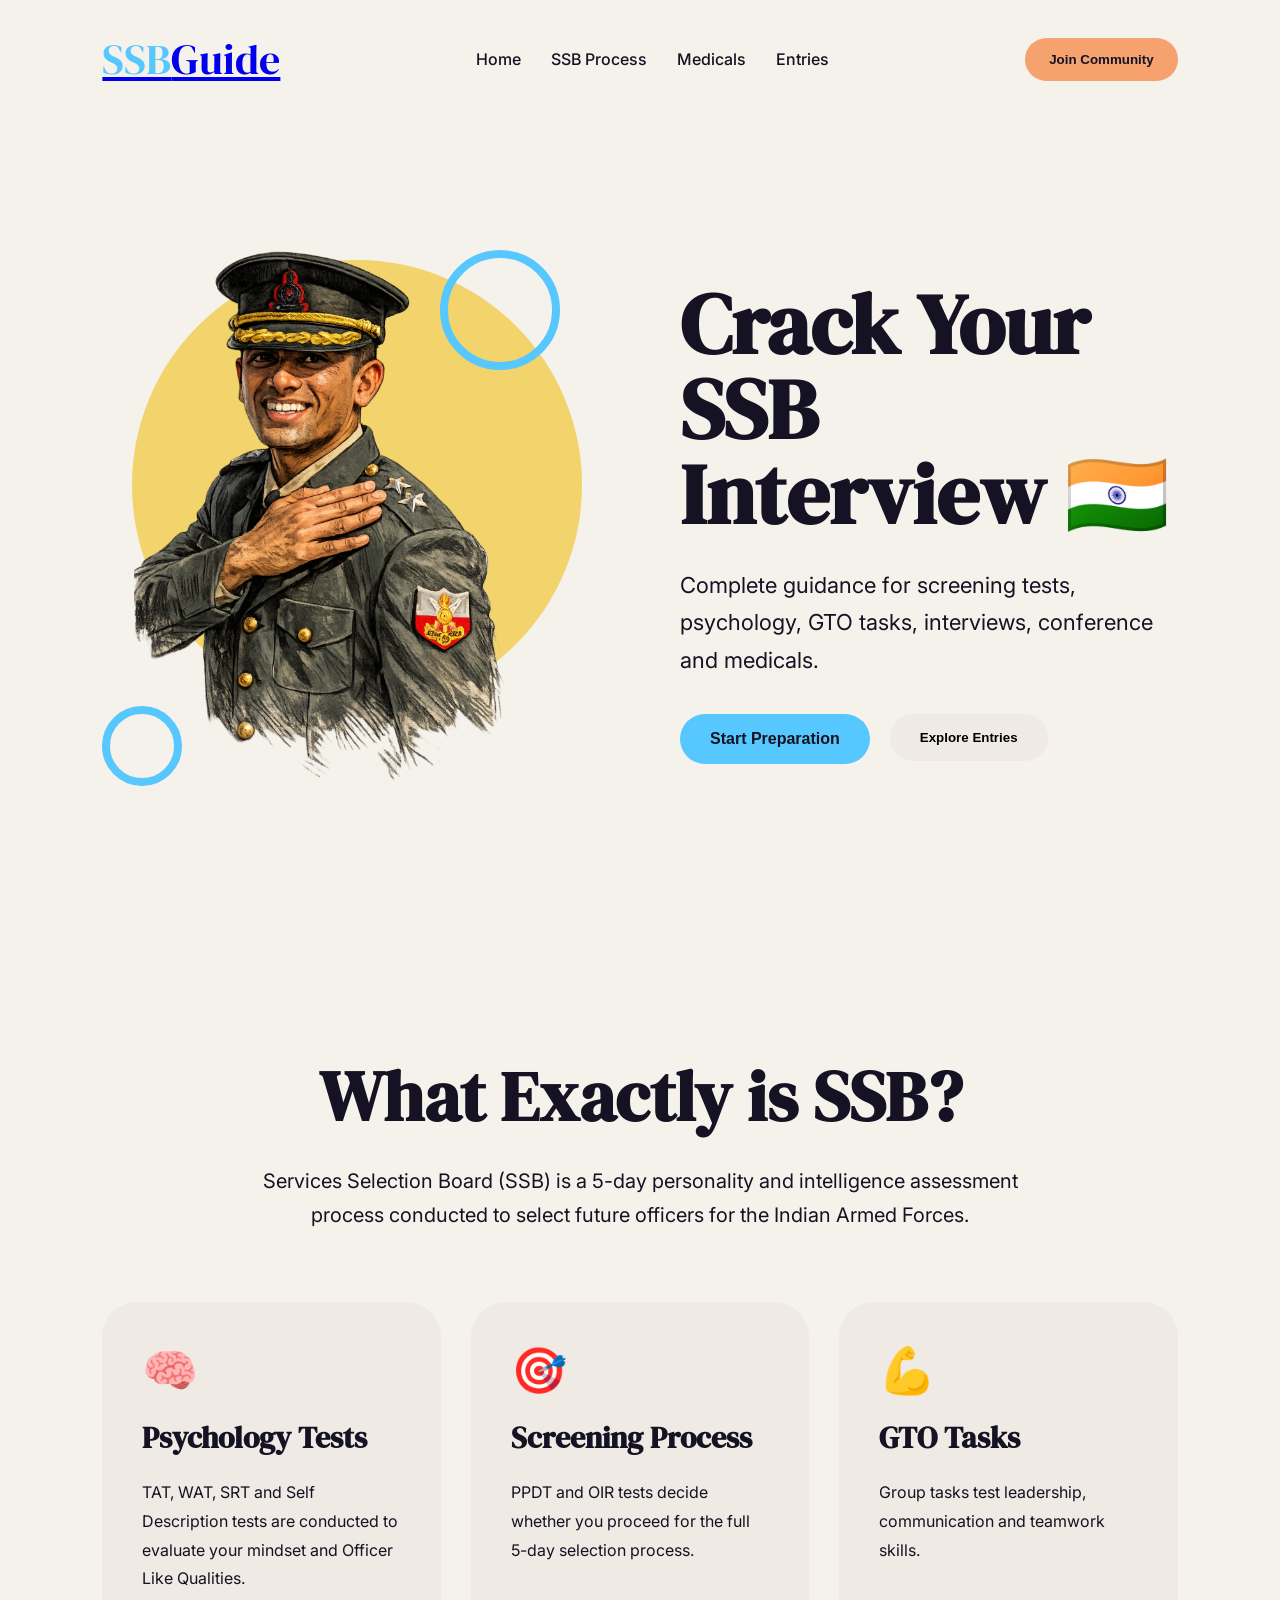
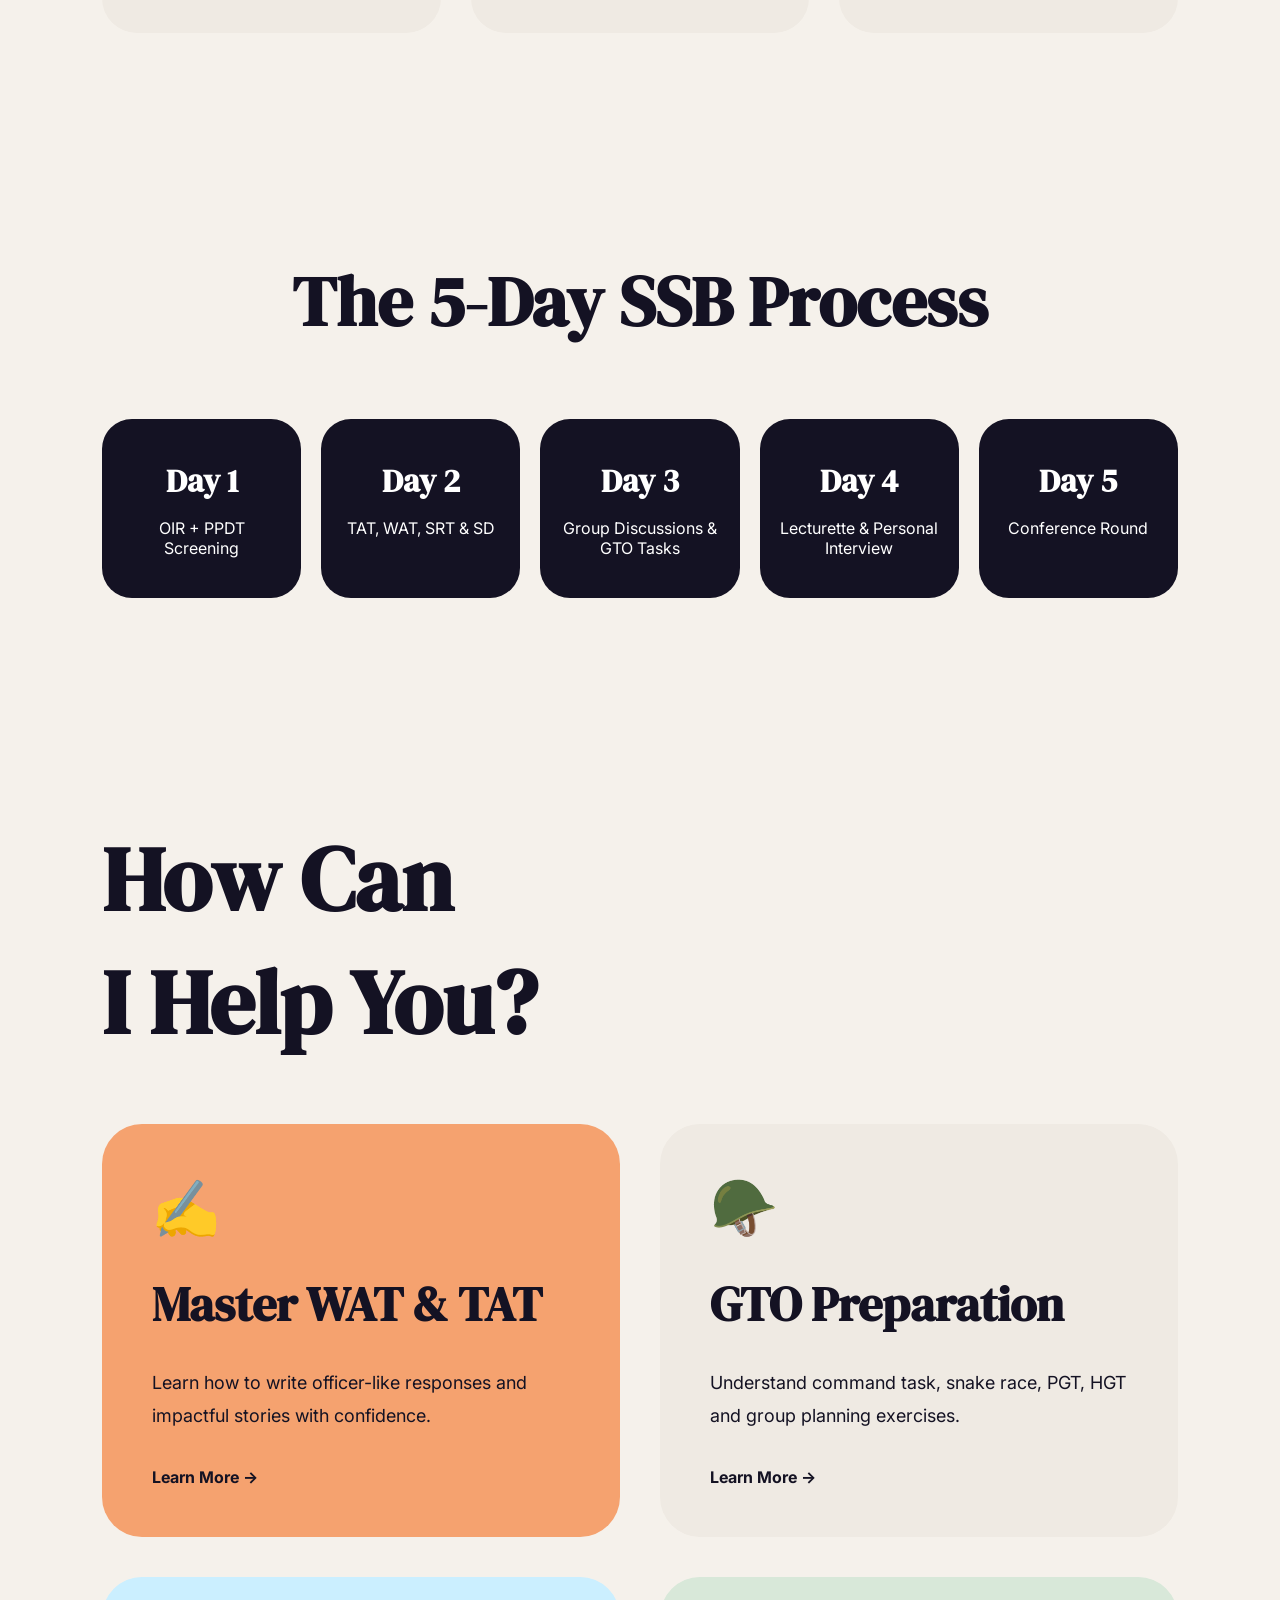
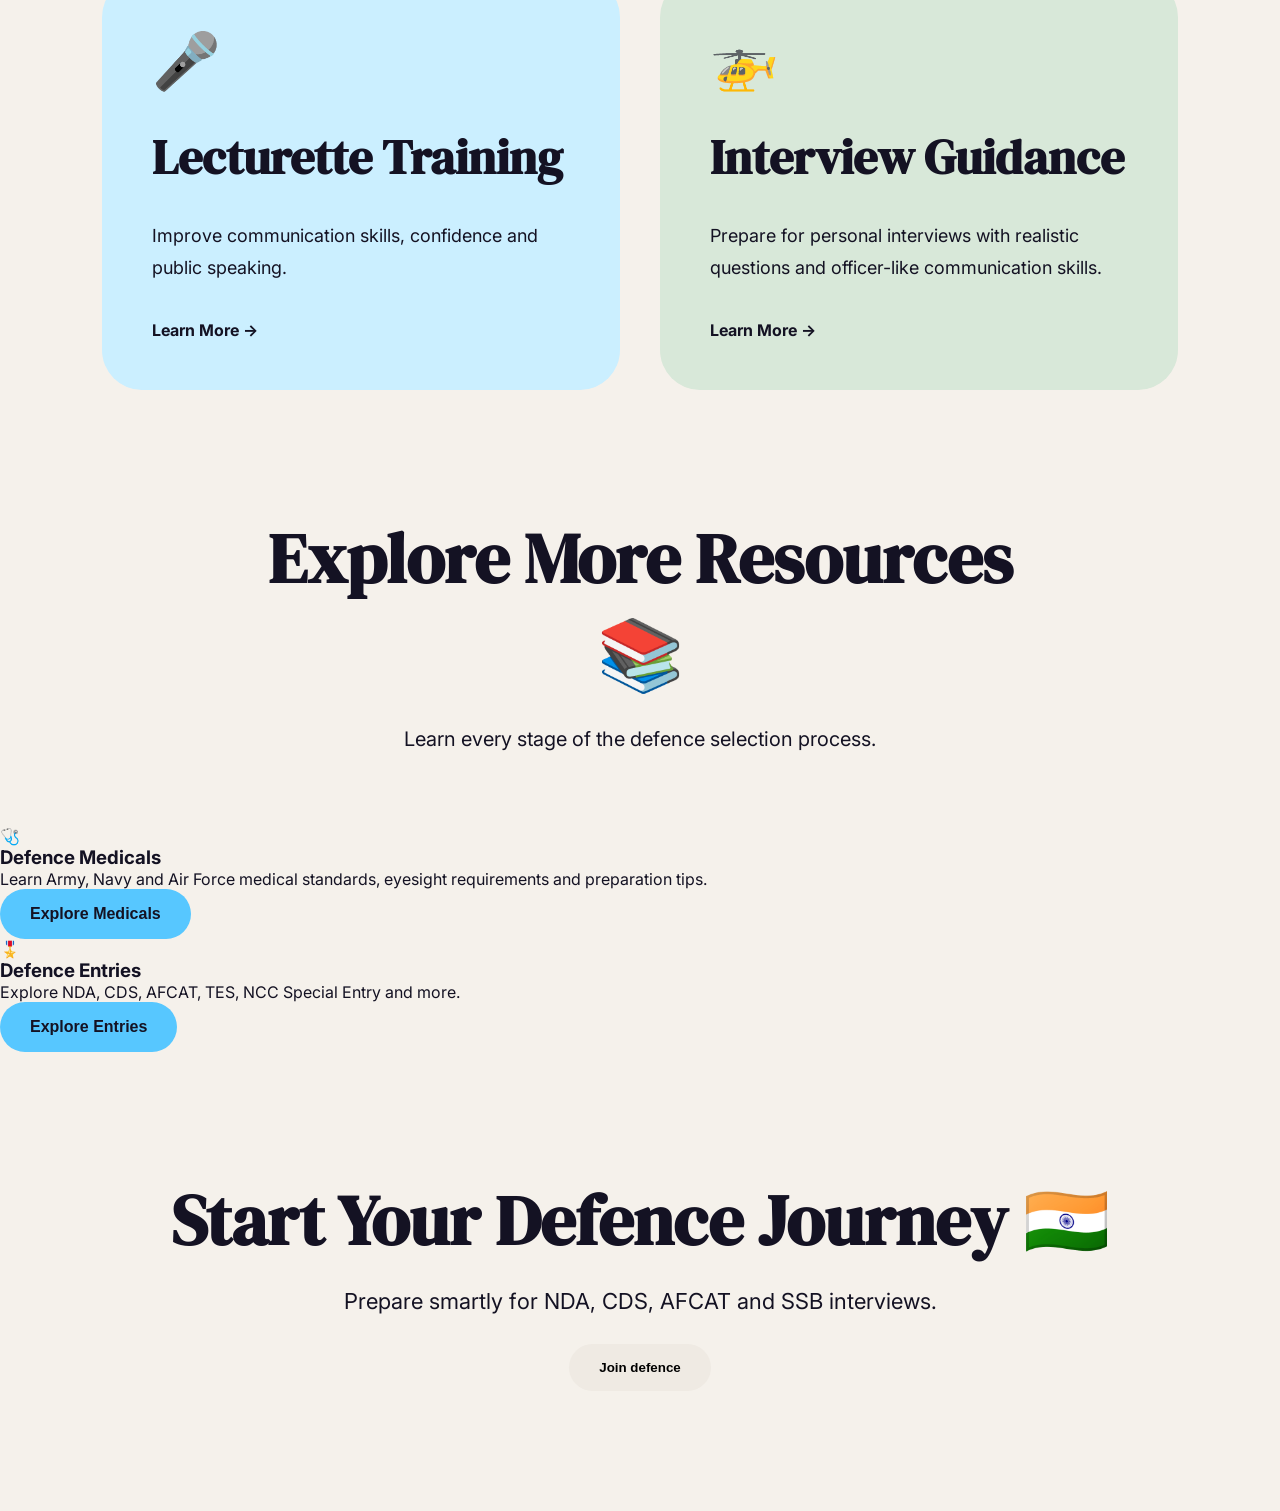
==== index.html @ 529ab6e0 "files added via uoloads files are uoploaded to git" ====
<!-- =========================================
UPDATED FILE: index.html
========================================= -->

<!DOCTYPE html>
<html lang="en">

<head>
  <meta charset="UTF-8" />
  <meta name="viewport" content="width=device-width, initial-scale=1.0" />

  <title>SSB Guide India</title>

  <!-- GOOGLE FONTS -->
  <link rel="preconnect" href="https://fonts.googleapis.com">
  <link rel="preconnect" href="https://fonts.gstatic.com" crossorigin>

  <link
    href="https://fonts.googleapis.com/css2?family=DM+Serif+Display&family=Inter:wght@300;400;500;600;700&display=swap"
    rel="stylesheet">

  <link rel="stylesheet" href="style.css" />
  <script src="script.js" defer></script>
</head>

<body>

  <!-- =========================================
  NAVBAR
  ========================================= -->

  <header class="navbar">

    <a href="index.html" class="logo-link">
      <div class="logo">
        <span>SSB</span>Guide
      </div>
    </a>

    <nav>

      <ul class="nav-links">

        <li>
          <a href="index.html">Home</a>
        </li>

        <li>
          <a href="#ssb-process">SSB Process</a>
        </li>


        <li>
          <a href="medicals.html">Medicals</a>
        </li>

        <li>
          <a href="entries.html">Entries</a>
        </li>

      </ul>

    </nav>

    <a href="#footer">
      <button class="join-btn">
        Join Community
      </button>
    </a>

  </header>

  <!-- =========================================
  HERO SECTION
  ========================================= -->

  <section class="hero">

    <div class="hero-left">

      <div class="circle-bg"></div>

      <img
        src="./assets/soldier-image.png"
        alt="cadet"
        class="hero-img">

      <div class="scribble scribble-1"></div>
      <div class="scribble scribble-2"></div>

    </div>

    <div class="hero-right">

      <h1>
        Crack Your <br>
        SSB Interview 🇮🇳
      </h1>

      <p>
        Complete guidance for screening tests,
        psychology, GTO tasks, interviews,
        conference and medicals.
      </p>

      <div class="hero-buttons">

        <a href="#ssb-process">
          <button class="primary-btn">
            Start Preparation
          </button>
        </a>

        <a href="entries.html">
          <button class="secondary-btn">
            Explore Entries
          </button>
        </a>

      </div>

    </div>

  </section>

  <!-- =========================================
  ABOUT SSB
  ========================================= -->

  <section class="about" id="ssb-process">

    <div class="section-title">

      <h2>
        What Exactly is SSB?
      </h2>

      <p>
        Services Selection Board (SSB) is a 5-day
        personality and intelligence assessment process
        conducted to select future officers for the
        Indian Armed Forces.
      </p>

    </div>

    <div class="about-grid">

      <div class="about-card">

        <span>🧠</span>

        <h3>
          Psychology Tests
        </h3>

        <p>
          TAT, WAT, SRT and Self Description tests
          are conducted to evaluate your mindset
          and Officer Like Qualities.
        </p>

      </div>

      <div class="about-card">

        <span>🎯</span>

        <h3>
          Screening Process
        </h3>

        <p>
          PPDT and OIR tests decide whether you
          proceed for the full 5-day selection process.
        </p>

      </div>

      <div class="about-card">

        <span>💪</span>

        <h3>
          GTO Tasks
        </h3>

        <p>
          Group tasks test leadership,
          communication and teamwork skills.
        </p>

      </div>

    </div>

  </section>

  <!-- =========================================
  5 DAY PROCESS
  ========================================= -->

  <section class="timeline-section">

    <div class="section-title">

      <h2>
        The 5-Day SSB Process
      </h2>

    </div>

    <div class="timeline">

      <div class="timeline-card">

        <h3>Day 1</h3>

        <p>
          OIR + PPDT Screening
        </p>

      </div>

      <div class="timeline-card">

        <h3>Day 2</h3>

        <p>
          TAT, WAT, SRT & SD
        </p>

      </div>

      <div class="timeline-card">

        <h3>Day 3</h3>

        <p>
          Group Discussions & GTO Tasks
        </p>

      </div>

      <div class="timeline-card">

        <h3>Day 4</h3>

        <p>
          Lecturette & Personal Interview
        </p>

      </div>

      <div class="timeline-card">

        <h3>Day 5</h3>

        <p>
          Conference Round
        </p>

      </div>

    </div>

  </section>

  <!-- =========================================
  PSYCHOLOGY + GTO SECTION
  ========================================= -->

  <section class="help" id="psychology">

    <div class="help-title">

      <h2>
        How Can <br>
        I Help You?
      </h2>

    </div>

    <div class="help-grid">

      <!-- WAT & TAT -->

      <div class="help-card orange">

        <div class="emoji">
          ✍️
        </div>

        <h3>
          Master WAT & TAT
        </h3>

        <p>
          Learn how to write officer-like responses
          and impactful stories with confidence.
        </p>

        <a href="#">
          Learn More →
        </a>

      </div>

      <!-- GTO -->

      <div class="help-card beige" id="gto">

        <div class="emoji">
          🪖
        </div>

        <h3>
          GTO Preparation
        </h3>

        <p>
          Understand command task,
          snake race, PGT, HGT and
          group planning exercises.
        </p>

        <a href="#">
          Learn More →
        </a>

      </div>

      <!-- LECTURETTE -->

      <div class="help-card blue">

        <div class="emoji">
          🎤
        </div>

        <h3>
          Lecturette Training
        </h3>

        <p>
          Improve communication skills,
          confidence and public speaking.
        </p>

        <a href="#">
          Learn More →
        </a>

      </div>

      <!-- INTERVIEW -->

      <div class="help-card green">

        <div class="emoji">
          🚁
        </div>

        <h3>
          Interview Guidance
        </h3>

        <p>
          Prepare for personal interviews
          with realistic questions and officer-like
          communication skills.
        </p>

        <a href="#">
          Learn More →
        </a>

      </div>

    </div>

  </section>

  <!-- =========================================
  EXTRA SECTIONS
  ========================================= -->

  <section class="extra-section">

    <div class="section-title">

      <h2>
        Explore More Resources 📚
      </h2>

      <p>
        Learn every stage of the defence selection process.
      </p>

    </div>

    <div class="resource-grid">

      <!-- MEDICALS -->

      <div class="resource-card">

        <div class="resource-icon">
          🩺
        </div>

        <h3>
          Defence Medicals
        </h3>

        <p>
          Learn Army, Navy and Air Force medical standards,
          eyesight requirements and preparation tips.
        </p>

        <a href="medicals.html">
          <button class="primary-btn">
            Explore Medicals
          </button>
        </a>

      </div>

      <!-- ENTRIES -->

      <div class="resource-card">

        <div class="resource-icon">
          🎖️
        </div>

        <h3>
          Defence Entries
        </h3>

        <p>
          Explore NDA, CDS, AFCAT,
          TES, NCC Special Entry and more.
        </p>

        <a href="entries.html">
          <button class="primary-btn">
            Explore Entries
          </button>
        </a>

      </div>

    </div>

  </section>

  <!-- =========================================
  FOOTER
  ========================================= -->

  <footer class="footer" id="footer">

    <h2>
      Start Your Defence Journey 🇮🇳
    </h2>

    <p>
      Prepare smartly for NDA,
      CDS, AFCAT and SSB interviews.
    </p>

<button class="secondary-btn" id="entriesBtn">
   Join defence
</button>

  </footer>

</body>

<script>

const entriesBtn =
document.getElementById("entriesBtn");

entriesBtn.onclick = () => {

    window.location.href =
      "entries.html" + window.location.search;

};

</script>

</html>
---- style.css ----
/* =========================
FILE: style.css
========================= */

*{
  margin:0;
  padding:0;
  box-sizing:border-box;
}

body{
  font-family:'Inter', sans-serif;
  background:#F5F1EB;
  color:#141223;
  overflow-x:hidden;
}

/* ================= NAVBAR ================= */

.navbar{
  width:100%;
  display:flex;
  justify-content:space-between;
  align-items:center;
  padding:30px 8%;
}

.logo{
  font-size:42px;
  font-family:'DM Serif Display', serif;
}

.logo span{
  color:#57C7FF;
}

.nav-links{
  display:flex;
  list-style:none;
  gap:30px;
}

.nav-links a{
  text-decoration:none;
  color:#141223;
  font-weight:500;
}

.join-btn{
  padding:14px 24px;
  border:none;
  border-radius:50px;
  background:#F5A26F;
  color:#141223;
  font-weight:600;
  cursor:pointer;
}

/* ================= HERO ================= */

.hero{
  min-height:90vh;
  display:flex;
  align-items:center;
  justify-content:space-between;
  padding:50px 8%;
  gap:80px;
}

.hero-left{
  position:relative;
  flex:1;
}

.circle-bg{
  width:450px;
  height:450px;
  background:#F3D36B;
  border-radius:50%;
  position:absolute;
  top:30px;
  left:30px;
}

.hero-img{
  width:420px;
  border-radius:40px;
  padding-left: 2rem;
  position:relative;
  z-index:2;
}

.scribble{
  position:absolute;
  border:8px solid #57C7FF;
  border-radius:50%;
}

.scribble-1{
  width:120px;
  height:120px;
  right:40px;
  top:20px;
}

.scribble-2{
  width:80px;
  height:80px;
  bottom:30px;
  left:0;
}

.hero-right{
  flex:1;
}

.hero-right h1{
  font-size:85px;
  line-height:1;
  font-family:'DM Serif Display', serif;
  margin-bottom:30px;
}

.hero-right p{
  font-size:22px;
  line-height:1.7;
  max-width:600px;
  margin-bottom:35px;
}

.hero-buttons{
  display:flex;
  gap:20px;
}

.primary-btn{
  padding:16px 30px;
  border:none;
  border-radius:50px;
  background:#57C7FF;
  color:#141223;
  font-weight:700;
  cursor:pointer;
  font-size:16px;
}

.secondary-btn{
  padding:16px 30px;
  border:none;
  border-radius:50px;
  background:#EFEAE3;
  font-weight:700;
  cursor:pointer;
}

/* ================= SECTION ================= */

.section-title{
  text-align:center;
  max-width:800px;
  margin:auto;
  margin-bottom:70px;
}

.section-title h2{
  font-size:70px;
  font-family:'DM Serif Display', serif;
  margin-bottom:20px;
}

.section-title p{
  font-size:20px;
  line-height:1.7;
}

/* ================= ABOUT ================= */

.about{
  padding:120px 8%;
}

.about-grid{
  display:grid;
  grid-template-columns:repeat(3,1fr);
  gap:30px;
}

.about-card{
  background:#EFEAE3;
  padding:40px;
  border-radius:35px;
  transition:0.3s;
}

.about-card:hover{
  transform:translateY(-10px);
}

.about-card span{
  font-size:45px;
}

.about-card h3{
  font-size:30px;
  margin:20px 0;
  font-family:'DM Serif Display', serif;
}

.about-card p{
  line-height:1.8;
}

/* ================= TIMELINE ================= */

.timeline-section{
  padding:100px 8%;
}

.timeline{
  display:grid;
  grid-template-columns:repeat(5,1fr);
  gap:20px;
}

.timeline-card{
  background:#141223;
  color:white;
  padding:40px 20px;
  border-radius:30px;
  text-align:center;
}

.timeline-card h3{
  font-size:32px;
  margin-bottom:15px;
  font-family:'DM Serif Display', serif;
}

/* ================= HELP ================= */

.help{
  padding:120px 8%;
}

.help-title h2{
  font-size:90px;
  font-family:'DM Serif Display', serif;
  margin-bottom:60px;
}

.help-grid{
  display:grid;
  grid-template-columns:repeat(2,1fr);
  gap:40px;
}

.help-card{
  padding:50px;
  border-radius:40px;
  transition:0.3s;
}

.help-card:hover{
  transform:translateY(-10px);
}

.orange{
  background:#F5A26F;
}

.beige{
  background:#EFEAE3;
}

.blue{
  background:#CBEFFF;
}

.green{
  background:#D8E8D9;
}

.emoji{
  font-size:55px;
}

.help-card h3{
  font-size:48px;
  margin:30px 0;
  font-family:'DM Serif Display', serif;
}

.help-card p{
  line-height:1.8;
  font-size:18px;
  margin-bottom:35px;
}

.help-card a{
  text-decoration:none;
  color:#141223;
  font-weight:700;
}

/* ================= FOOTER ================= */

.footer{
  padding:120px 8%;
  text-align:center;
}

.footer h2{
  font-size:70px;
  font-family:'DM Serif Display', serif;
  margin-bottom:20px;
}

.footer p{
  font-size:22px;
  margin-bottom:30px;
}

/* ================= RESPONSIVE ================= */

@media(max-width:1100px){

  .hero{
    flex-direction:column;
    text-align:center;
  }

  .hero-right h1{
    font-size:65px;
  }

  .about-grid{
    grid-template-columns:1fr;
  }

  .timeline{
    grid-template-columns:1fr 1fr;
  }

  .help-grid{
    grid-template-columns:1fr;
  }

}

@media(max-width:768px){

  .navbar{
    flex-direction:column;
    gap:25px;
  }

  .nav-links{
    flex-wrap:wrap;
    justify-content:center;
  }

  .hero-img{
    width:100%;
  }

  .circle-bg{
    width:300px;
    height:300px;
  }

  .hero-right h1{
    font-size:50px;
  }

  .section-title h2{
    font-size:45px;
  }

  .help-title h2{
    font-size:55px;
  }

  .timeline{
    grid-template-columns:1fr;
  }

}


/* =========================================
ADD THIS BELOW YOUR EXISTING CSS
========================================= */

/* ================= ENTRIES PAGE ================= */

.entries-hero,
.medical-hero{
  padding:120px 8% 60px;
  text-align:center;
}

.entries-hero h1,
.medical-hero h1{
  font-size:80px;
  font-family:'DM Serif Display', serif;
  margin-bottom:20px;
}

.entries-hero p,
.medical-hero p{
  font-size:22px;
}

.entries-grid,
.medical-grid{
  padding:40px 8% 120px;
  display:grid;
  grid-template-columns:repeat(2,1fr);
  gap:40px;
}

.entry-card,
.medical-card{
  background:#EFEAE3;
  padding:50px;
  border-radius:40px;
  transition:0.3s;
}

.entry-card:hover,
.medical-card:hover{
  transform:translateY(-10px);
}

.entry-icon,
.medical-icon{
  font-size:60px;
}

.entry-card h2,
.medical-card h2{
  font-size:50px;
  font-family:'DM Serif Display', serif;
  margin:25px 0;
}

.entry-card p,
.medical-card p{
  line-height:1.8;
  margin-bottom:25px;
}

.entry-card ul{
  margin-bottom:30px;
  padding-left:20px;
}

.entry-card li{
  margin-bottom:10px;
}

.entry-card button{
  padding:14px 28px;
  border:none;
  border-radius:50px;
  background:#141223;
  color:white;
  cursor:pointer;
  font-weight:600;
}

.blue-card{
  background:#DDF4FF;
}

.green-card{
  background:#DCE9D8;
}

.orange-card{
  background:#FFD7BF;
}

/* ================= CHECKLIST ================= */

.checklist-section{
  padding:0 8% 120px;
}

.checklist-section h2{
  text-align:center;
  font-size:65px;
  margin-bottom:60px;
  font-family:'DM Serif Display', serif;
}

.checklist-grid{
  display:grid;
  grid-template-columns:repeat(3,1fr);
  gap:30px;
}

.check-item{
  background:#EFEAE3;
  padding:30px;
  border-radius:25px;
  font-size:20px;
  font-weight:600;
}

/* ================= RESPONSIVE ================= */

@media(max-width:900px){

  .entries-grid,
  .medical-grid,
  .checklist-grid{
    grid-template-columns:1fr;
  }

  .entries-hero h1,
  .medical-hero h1{
    font-size:55px;
  }

}
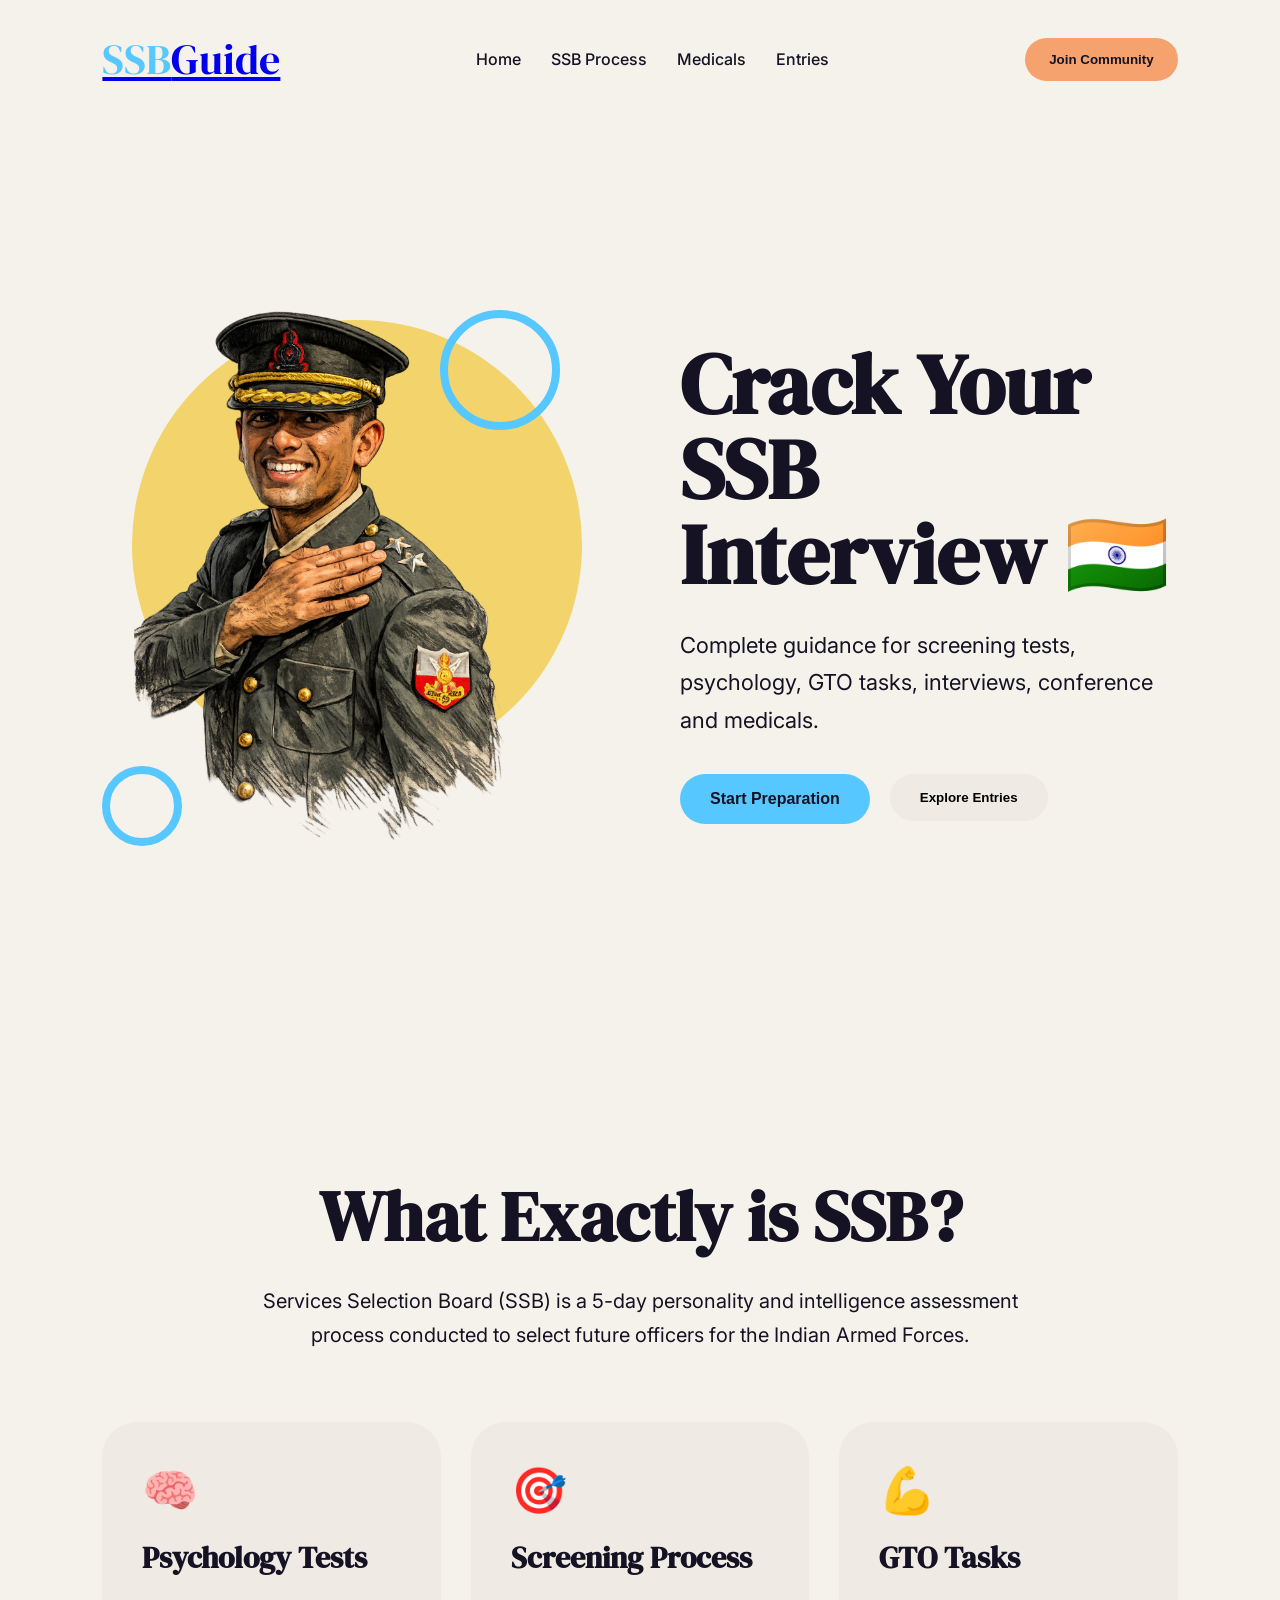
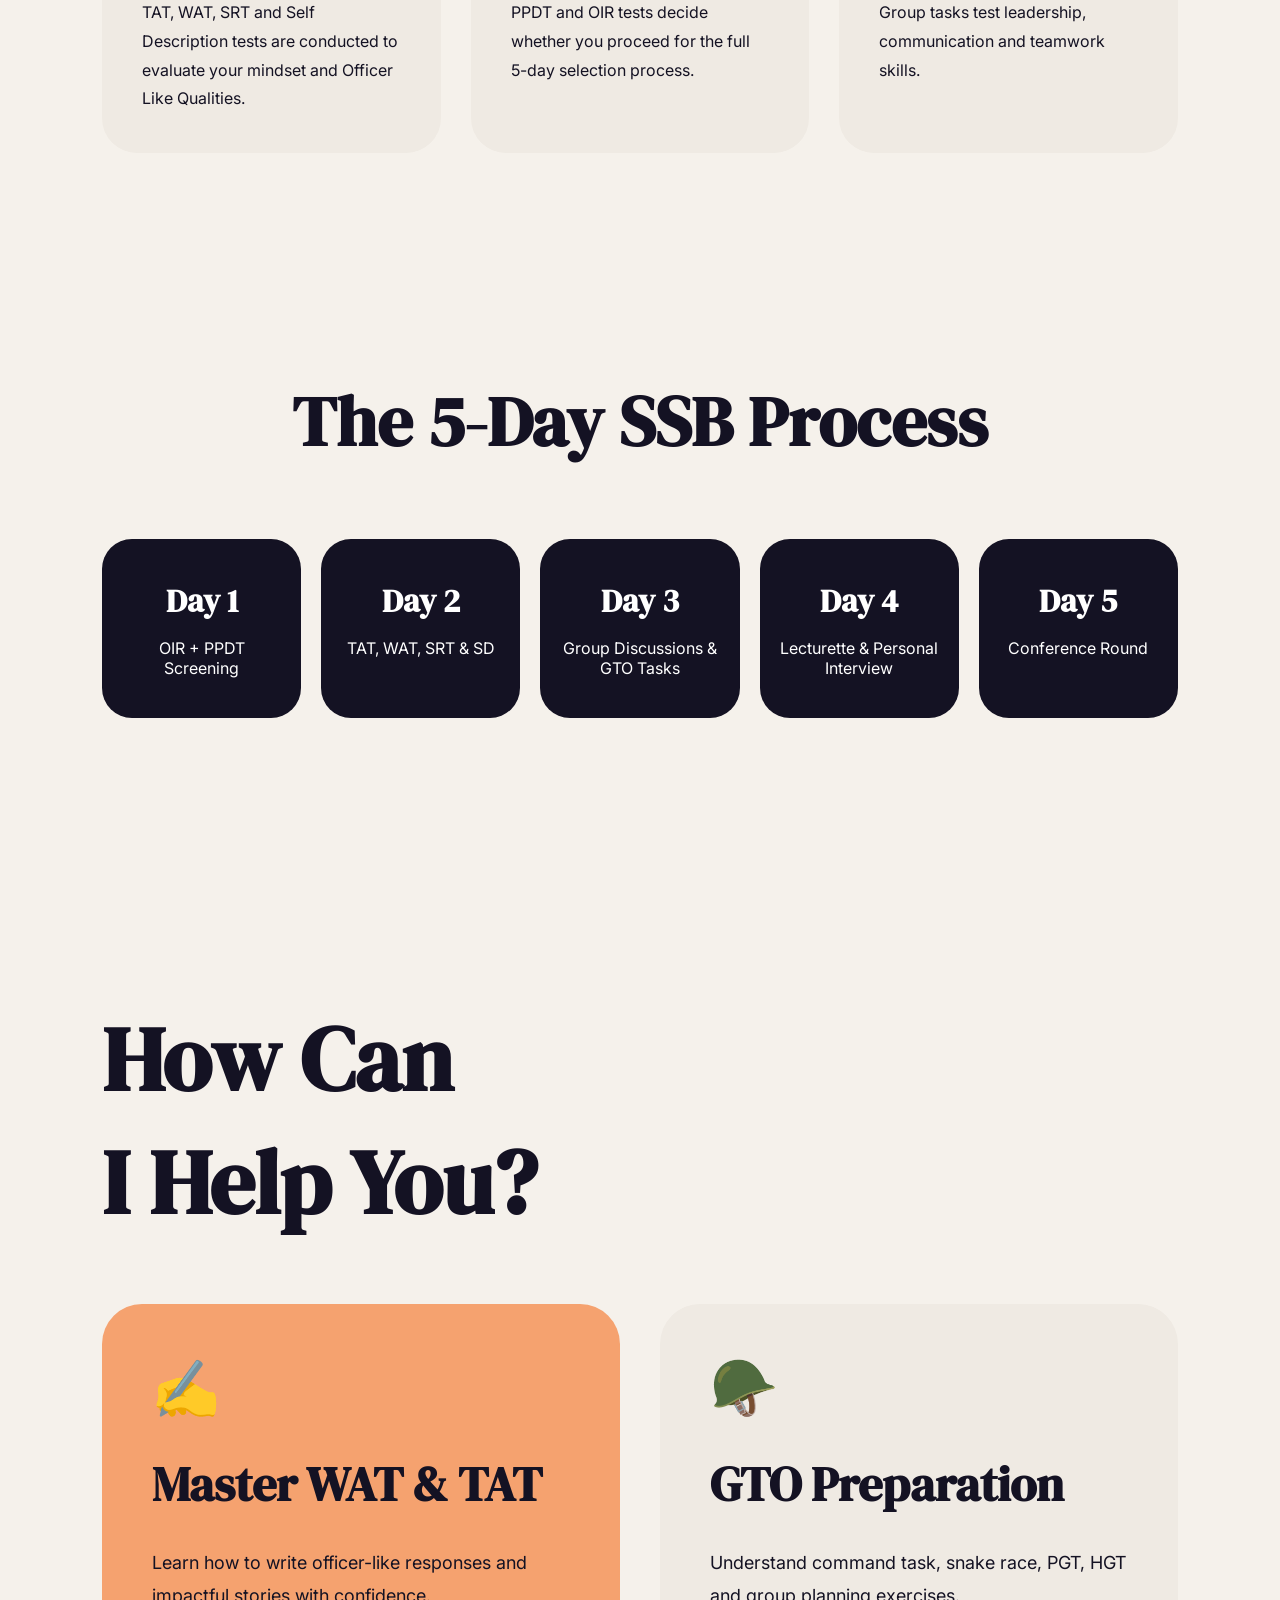
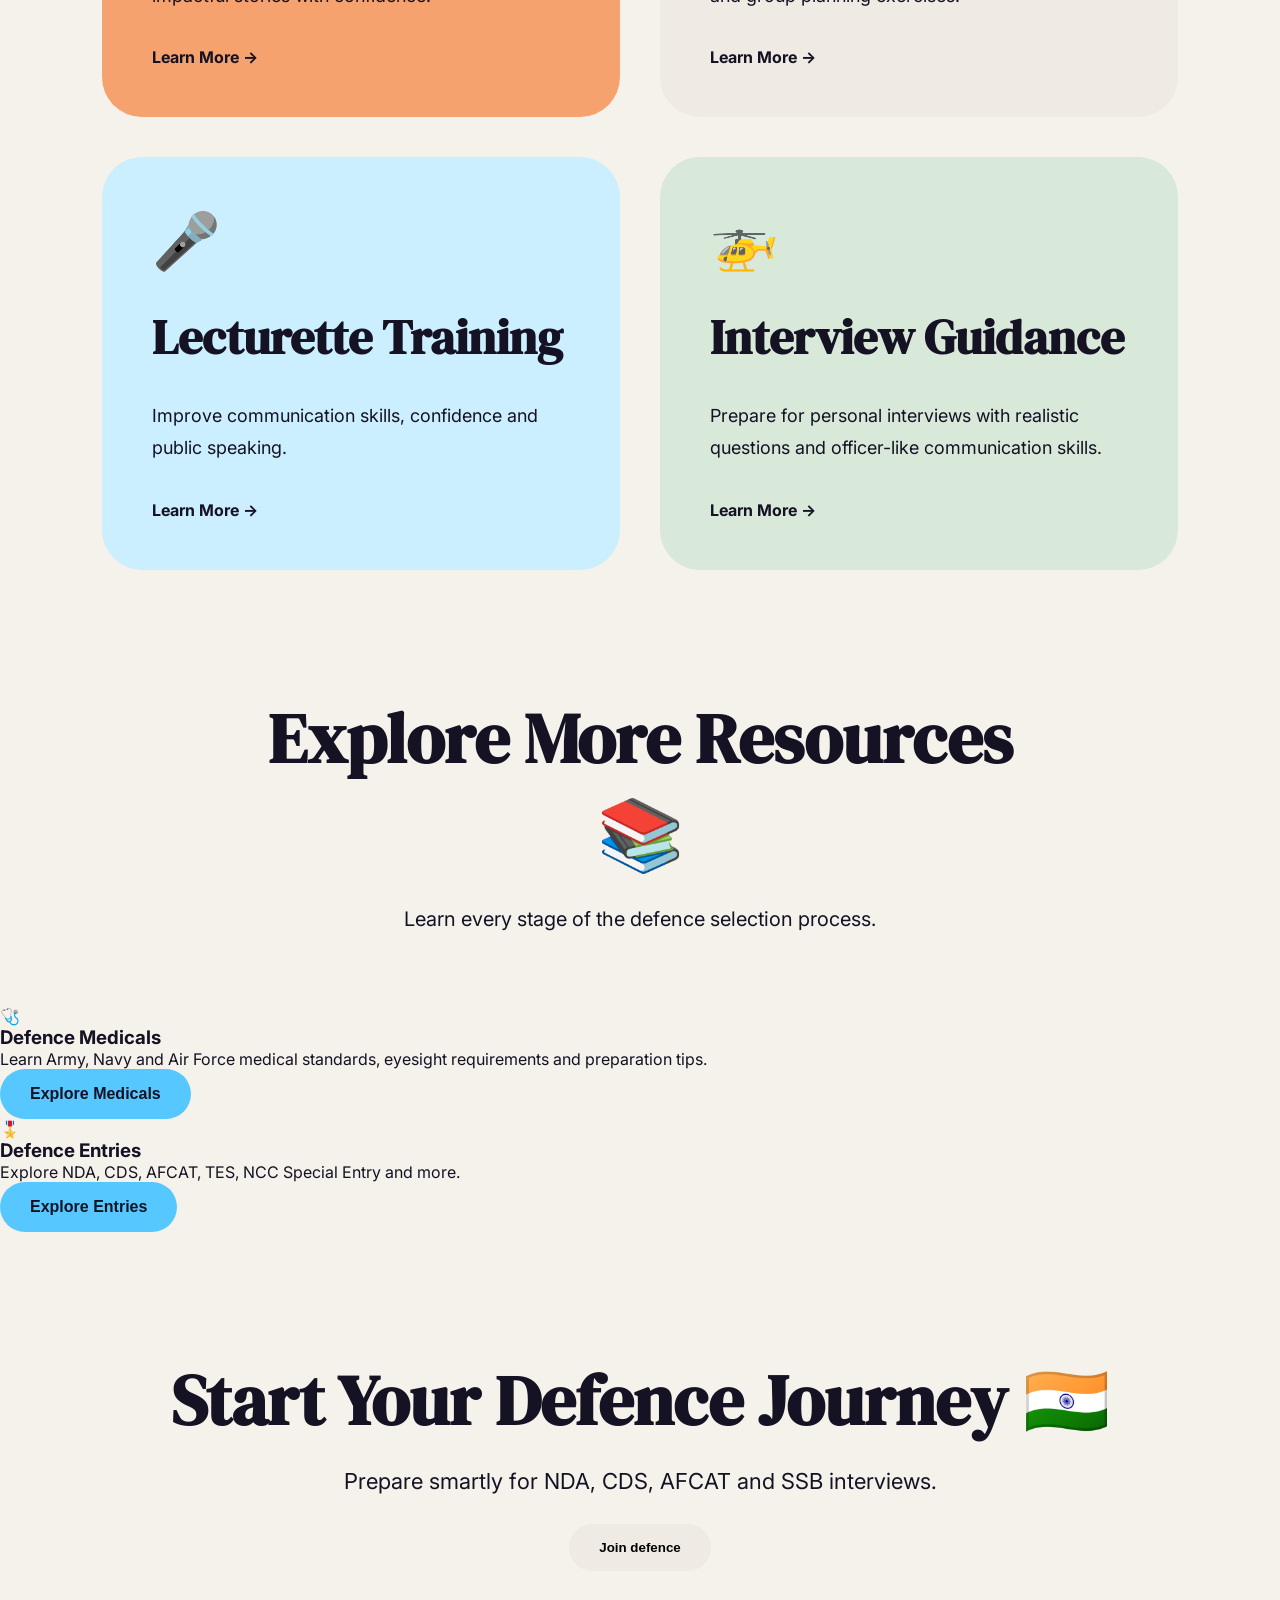
==== commit cc03d221: "Update index.html with new ad scripts and content" ====
--- a/index.html
+++ b/index.html
@@ -1,7 +1,3 @@
-<!-- =========================================
-UPDATED FILE: index.html
-========================================= -->
-
 <!DOCTYPE html>
 <html lang="en">
 
@@ -21,6 +17,36 @@
 
   <link rel="stylesheet" href="style.css" />
   <script src="script.js" defer></script>
+
+  <!-- POPUNDER / GLOBAL AD SCRIPT -->
+  <script async="async" data-cfasync="false"
+    src="https://pl29545673.effectivecpmnetwork.com/2bcbe2441d2524ce8c1103dbf526678b/invoke.js"></script>
+
+  <style>
+
+    /* OPTIONAL AD SPACING */
+
+    .ad-box {
+      display: flex;
+      justify-content: center;
+      align-items: center;
+      margin: 30px 0;
+      overflow: hidden;
+    }
+
+    .desktop-ad {
+      display: flex;
+      justify-content: center;
+    }
+
+    @media(max-width:768px) {
+      .desktop-ad {
+        display: none;
+      }
+    }
+
+  </style>
+
 </head>
 
 <body>
@@ -48,7 +74,6 @@
         <li>
           <a href="#ssb-process">SSB Process</a>
         </li>
-
 
         <li>
           <a href="medicals.html">Medicals</a>
@@ -70,6 +95,11 @@
 
   </header>
 
+  <!-- CONTAINER AD -->
+  <div class="ad-box">
+    <div id="container-2bcbe2441d2524ce8c1103dbf526678b"></div>
+  </div>
+
   <!-- =========================================
   HERO SECTION
   ========================================= -->
@@ -122,6 +152,23 @@
     </div>
 
   </section>
+
+  <!-- VERTICAL AD -->
+  <div class="ad-box">
+
+    <script>
+      atOptions = {
+        'key': '353148630d87d3ecc16bad4c5c97df69',
+        'format': 'iframe',
+        'height': 300,
+        'width': 160,
+        'params': {}
+      };
+    </script>
+
+    <script src="https://www.highperformanceformat.com/353148630d87d3ecc16bad4c5c97df69/invoke.js"></script>
+
+  </div>
 
   <!-- =========================================
   ABOUT SSB
@@ -213,58 +260,50 @@
     <div class="timeline">
 
       <div class="timeline-card">
-
         <h3>Day 1</h3>
-
-        <p>
-          OIR + PPDT Screening
-        </p>
-
+        <p>OIR + PPDT Screening</p>
       </div>
 
       <div class="timeline-card">
-
         <h3>Day 2</h3>
-
-        <p>
-          TAT, WAT, SRT & SD
-        </p>
-
+        <p>TAT, WAT, SRT & SD</p>
       </div>
 
       <div class="timeline-card">
-
         <h3>Day 3</h3>
-
-        <p>
-          Group Discussions & GTO Tasks
-        </p>
-
+        <p>Group Discussions & GTO Tasks</p>
       </div>
 
       <div class="timeline-card">
-
         <h3>Day 4</h3>
-
-        <p>
-          Lecturette & Personal Interview
-        </p>
-
+        <p>Lecturette & Personal Interview</p>
       </div>
 
       <div class="timeline-card">
-
         <h3>Day 5</h3>
-
-        <p>
-          Conference Round
-        </p>
-
+        <p>Conference Round</p>
       </div>
 
     </div>
 
   </section>
+
+  <!-- BANNER AD -->
+  <div class="ad-box desktop-ad">
+
+    <script>
+      atOptions = {
+        'key': '3b2021d0d0880191bb6fab4126333218',
+        'format': 'iframe',
+        'height': 90,
+        'width': 728,
+        'params': {}
+      };
+    </script>
+
+    <script src="https://www.highperformanceformat.com/3b2021d0d0880191bb6fab4126333218/invoke.js"></script>
+
+  </div>
 
   <!-- =========================================
   PSYCHOLOGY + GTO SECTION
@@ -283,8 +322,6 @@
 
     <div class="help-grid">
 
-      <!-- WAT & TAT -->
-
       <div class="help-card orange">
 
         <div class="emoji">
@@ -306,8 +343,6 @@
 
       </div>
 
-      <!-- GTO -->
-
       <div class="help-card beige" id="gto">
 
         <div class="emoji">
@@ -330,8 +365,6 @@
 
       </div>
 
-      <!-- LECTURETTE -->
-
       <div class="help-card blue">
 
         <div class="emoji">
@@ -353,8 +386,6 @@
 
       </div>
 
-      <!-- INTERVIEW -->
-
       <div class="help-card green">
 
         <div class="emoji">
@@ -400,8 +431,6 @@
     </div>
 
     <div class="resource-grid">
-
-      <!-- MEDICALS -->
 
       <div class="resource-card">
 
@@ -426,8 +455,6 @@
 
       </div>
 
-      <!-- ENTRIES -->
-
       <div class="resource-card">
 
         <div class="resource-icon">
@@ -470,9 +497,9 @@
       CDS, AFCAT and SSB interviews.
     </p>
 
-<button class="secondary-btn" id="entriesBtn">
-   Join defence
-</button>
+    <button class="secondary-btn" id="entriesBtn">
+      Join defence
+    </button>
 
   </footer>
 
@@ -480,16 +507,16 @@
 
 <script>
 
-const entriesBtn =
-document.getElementById("entriesBtn");
-
-entriesBtn.onclick = () => {
+  const entriesBtn =
+    document.getElementById("entriesBtn");
+
+  entriesBtn.onclick = () => {
 
     window.location.href =
       "entries.html" + window.location.search;
 
-};
+  };
 
 </script>
 
-</html>+</html>
